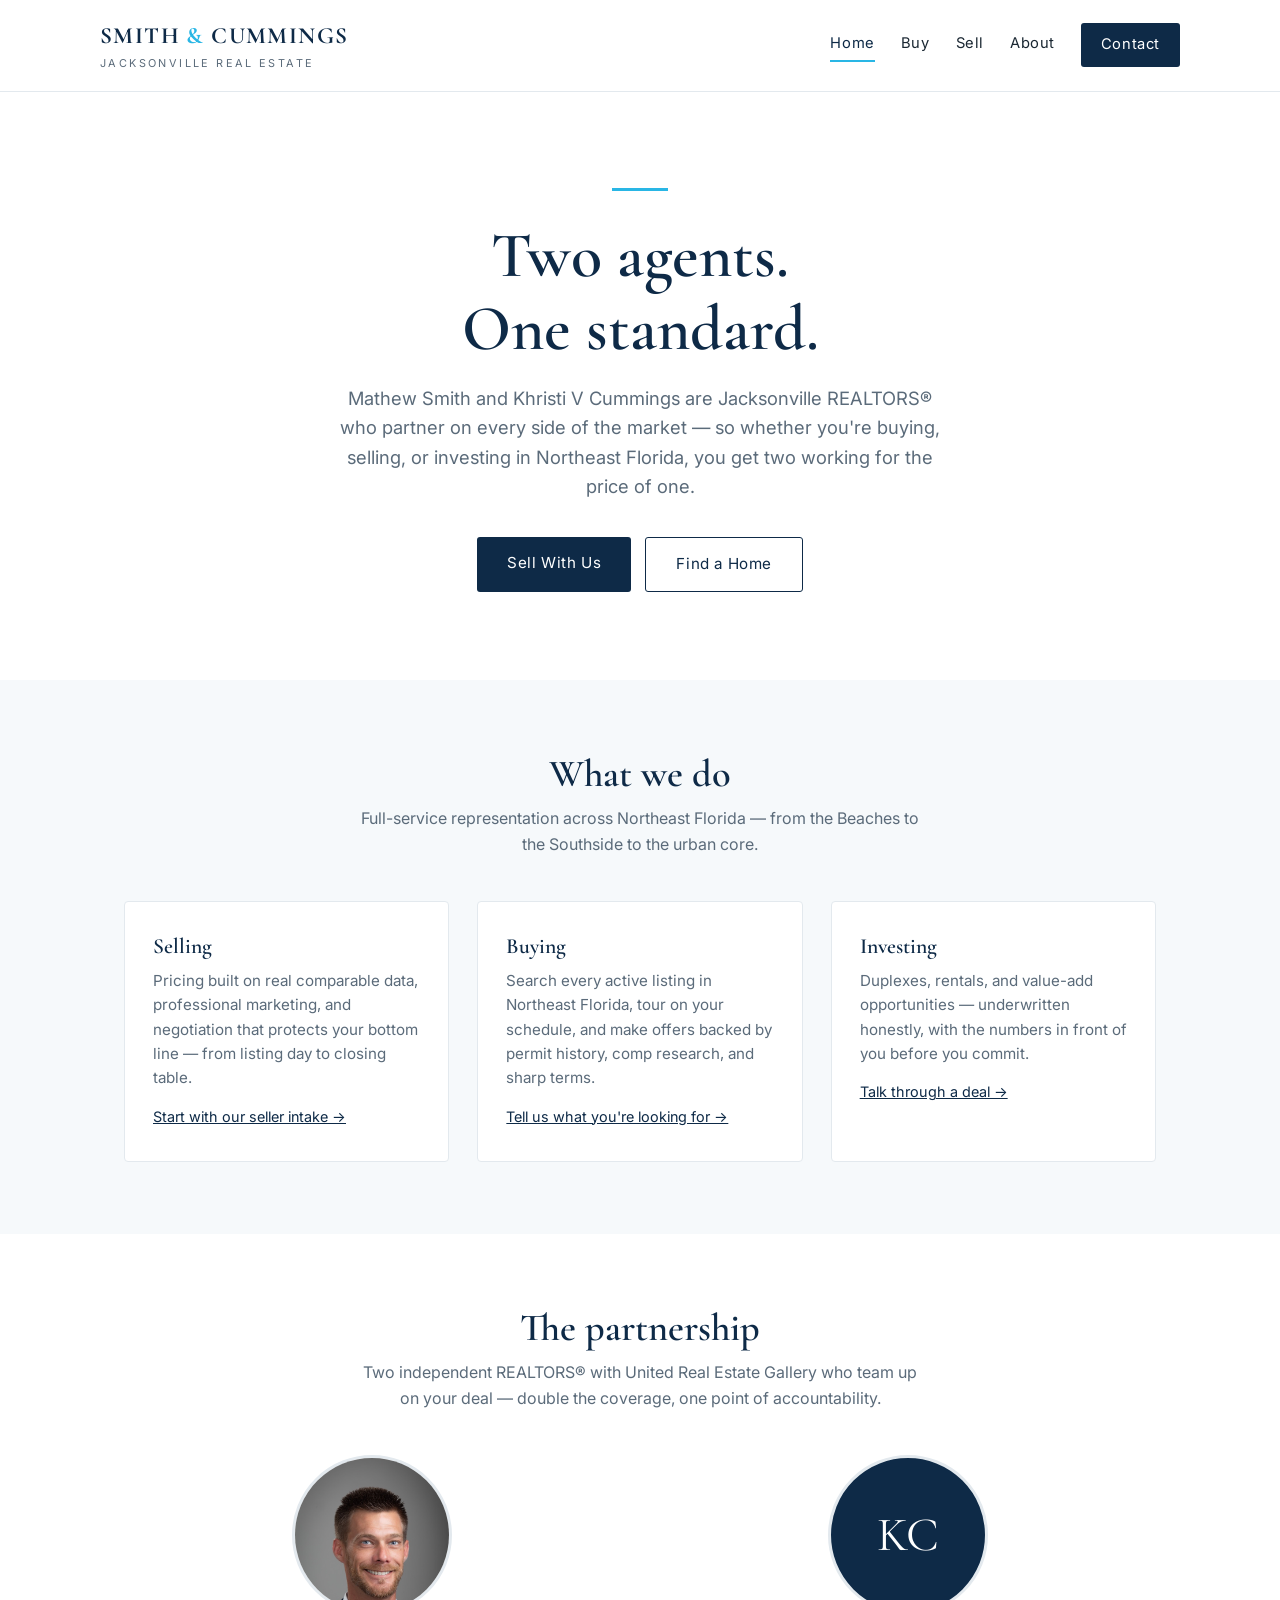
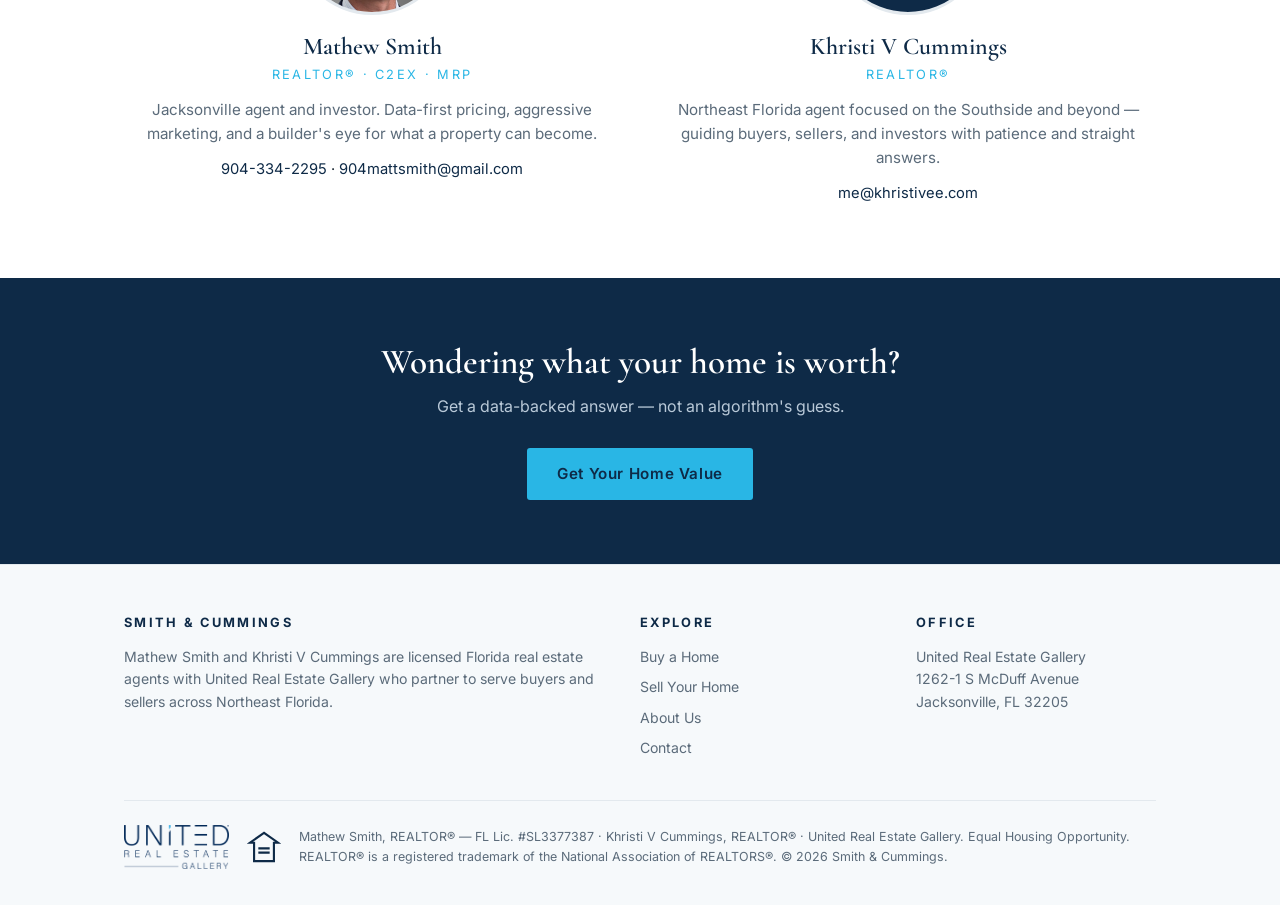
==== index.html @ 45a50d83 "Smith & Cummings site v1 — home, buyers, sellers, about, contact, forms Co-Authored-By: Claude Opus " ====
<!DOCTYPE html>
<html lang="en">
<head>
<meta charset="UTF-8">
<meta name="viewport" content="width=device-width, initial-scale=1.0">
<title>Smith &amp; Cummings — Jacksonville Real Estate | United Real Estate Gallery</title>
<meta name="description" content="Mathew Smith and Khristi V Cummings — two Jacksonville REALTORS® who partner to help you buy or sell across Northeast Florida. United Real Estate Gallery.">
<link rel="canonical" href="https://smithandcummings.com/">
<link rel="preconnect" href="https://fonts.googleapis.com">
<link rel="preconnect" href="https://fonts.gstatic.com" crossorigin>
<link href="https://fonts.googleapis.com/css2?family=Cormorant+Garamond:wght@600;700&family=Inter:wght@400;600&display=swap" rel="stylesheet">
<link rel="stylesheet" href="styles.css">
<script type="application/ld+json">
{
  "@context": "https://schema.org",
  "@graph": [
    {
      "@type": "RealEstateAgent",
      "name": "Mathew Smith, REALTOR®",
      "url": "https://smithandcummings.com/",
      "telephone": "+19043342295",
      "email": "904mattsmith@gmail.com",
      "worksFor": { "@type": "Organization", "name": "United Real Estate Gallery" },
      "address": { "@type": "PostalAddress", "streetAddress": "1262-1 S McDuff Avenue", "addressLocality": "Jacksonville", "addressRegion": "FL", "postalCode": "32205", "addressCountry": "US" },
      "areaServed": "Northeast Florida"
    },
    {
      "@type": "RealEstateAgent",
      "name": "Khristi V Cummings, REALTOR®",
      "url": "https://smithandcummings.com/",
      "email": "me@khristivee.com",
      "worksFor": { "@type": "Organization", "name": "United Real Estate Gallery" },
      "address": { "@type": "PostalAddress", "streetAddress": "1262-1 S McDuff Avenue", "addressLocality": "Jacksonville", "addressRegion": "FL", "postalCode": "32205", "addressCountry": "US" },
      "areaServed": "Northeast Florida"
    }
  ]
}
</script>
<!-- GA4 tag added at go-live -->
</head>
<body>

<header>
  <div class="wrap header-inner">
    <a class="brand" href="index.html">
      <div class="mark">SMITH <span>&amp;</span> CUMMINGS</div>
      <div class="sub">Jacksonville Real Estate</div>
    </a>
    <nav>
      <a href="index.html" class="active">Home</a>
      <a href="buyers.html">Buy</a>
      <a href="sellers.html">Sell</a>
      <a href="about.html">About</a>
      <a href="contact.html" class="cta">Contact</a>
    </nav>
  </div>
</header>

<section class="hero">
  <div class="wrap">
    <div class="rule"></div>
    <h1>Two agents.<br>One standard.</h1>
    <p class="lead">Mathew Smith and Khristi V Cummings are Jacksonville REALTORS® who partner on every side of the market — so whether you're buying, selling, or investing in Northeast Florida, you get two working for the price of one.</p>
    <div class="btn-row">
      <a class="btn primary" href="sellers.html">Sell With Us</a>
      <a class="btn ghost" href="buyers.html">Find a Home</a>
    </div>
  </div>
</section>

<section class="band soft">
  <div class="wrap">
    <div class="section-head">
      <h2>What we do</h2>
      <p>Full-service representation across Northeast Florida — from the Beaches to the Southside to the urban core.</p>
    </div>
    <div class="cols-3">
      <div class="card">
        <h3>Selling</h3>
        <p>Pricing built on real comparable data, professional marketing, and negotiation that protects your bottom line — from listing day to closing table.</p>
        <a class="more" href="sellers.html">Start with our seller intake →</a>
      </div>
      <div class="card">
        <h3>Buying</h3>
        <p>Search every active listing in Northeast Florida, tour on your schedule, and make offers backed by permit history, comp research, and sharp terms.</p>
        <a class="more" href="buyers.html">Tell us what you're looking for →</a>
      </div>
      <div class="card">
        <h3>Investing</h3>
        <p>Duplexes, rentals, and value-add opportunities — underwritten honestly, with the numbers in front of you before you commit.</p>
        <a class="more" href="contact.html">Talk through a deal →</a>
      </div>
    </div>
  </div>
</section>

<section class="band">
  <div class="wrap">
    <div class="section-head">
      <h2>The partnership</h2>
      <p>Two independent REALTORS® with United Real Estate Gallery who team up on your deal — double the coverage, one point of accountability.</p>
    </div>
    <div class="cols-2">
      <div class="agent-card">
        <img class="photo" src="assets/mathew.jpg" alt="Mathew Smith, REALTOR®">
        <h3>Mathew Smith</h3>
        <div class="role">REALTOR® · C2EX · MRP</div>
        <p>Jacksonville agent and investor. Data-first pricing, aggressive marketing, and a builder's eye for what a property can become.</p>
        <div class="contact">
          <a href="tel:9043342295">904-334-2295</a> · <a href="mailto:904mattsmith@gmail.com">904mattsmith@gmail.com</a>
        </div>
      </div>
      <div class="agent-card">
        <div class="initials">KC</div>
        <h3>Khristi V Cummings</h3>
        <div class="role">REALTOR®</div>
        <p>Northeast Florida agent focused on the Southside and beyond — guiding buyers, sellers, and investors with patience and straight answers.</p>
        <div class="contact">
          <a href="mailto:me@khristivee.com">me@khristivee.com</a>
        </div>
      </div>
    </div>
  </div>
</section>

<section class="cta-band">
  <div class="wrap">
    <h2>Wondering what your home is worth?</h2>
    <p>Get a data-backed answer — not an algorithm's guess.</p>
    <a class="btn primary" href="https://instahomeprices.com" target="_blank" rel="noopener">Get Your Home Value</a>
  </div>
</section>

<footer>
  <div class="wrap">
    <div class="footer-grid">
      <div>
        <h4>Smith &amp; Cummings</h4>
        <p>Mathew Smith and Khristi V Cummings are licensed Florida real estate agents with United Real Estate Gallery who partner to serve buyers and sellers across Northeast Florida.</p>
      </div>
      <div>
        <h4>Explore</h4>
        <ul>
          <li><a href="buyers.html">Buy a Home</a></li>
          <li><a href="sellers.html">Sell Your Home</a></li>
          <li><a href="about.html">About Us</a></li>
          <li><a href="contact.html">Contact</a></li>
        </ul>
      </div>
      <div>
        <h4>Office</h4>
        <p>United Real Estate Gallery<br>1262-1 S McDuff Avenue<br>Jacksonville, FL 32205</p>
      </div>
    </div>
    <div class="footer-legal">
      <img class="uerg" src="assets/uerg.png" alt="United Real Estate Gallery">
      <svg class="eho" width="34" height="34" viewBox="0 0 24 24" fill="none" aria-label="Equal Housing Opportunity"><path d="M12 2L2 9h3v13h14V9h3L12 2z" stroke="#0E2A47" stroke-width="1.5" fill="none"/><path d="M8 13h8M8 16h8" stroke="#0E2A47" stroke-width="1.5"/></svg>
      <p>Mathew Smith, REALTOR® — FL Lic. #SL3377387 · Khristi V Cummings, REALTOR® · United Real Estate Gallery. Equal Housing Opportunity. REALTOR® is a registered trademark of the National Association of REALTORS®. © 2026 Smith &amp; Cummings.</p>
    </div>
  </div>
</footer>

</body>
</html>
---- styles.css ----
/* Smith & Cummings — smithandcummings.com
   Brand: navy #0E2A47 · cyan #29B6E5 · white. Restraint: serif display, clean sans body. */

:root {
  --navy: #0E2A47;
  --cyan: #29B6E5;
  --ink: #1a2732;
  --muted: #5b6b7a;
  --line: #e3e9ee;
  --bg: #ffffff;
  --bg-soft: #f6f9fb;
}

* { margin: 0; padding: 0; box-sizing: border-box; }

body {
  font-family: 'Inter', -apple-system, BlinkMacSystemFont, 'Segoe UI', sans-serif;
  color: var(--ink);
  background: var(--bg);
  line-height: 1.6;
  -webkit-font-smoothing: antialiased;
}

h1, h2, h3, .serif {
  font-family: 'Cormorant Garamond', Georgia, serif;
  color: var(--navy);
  font-weight: 600;
  line-height: 1.15;
}

img { max-width: 100%; display: block; }
a { color: var(--navy); }

.wrap { max-width: 1080px; margin: 0 auto; padding: 0 24px; }

/* Header */
header {
  border-bottom: 1px solid var(--line);
  background: var(--bg);
  position: sticky; top: 0; z-index: 50;
}
.header-inner {
  display: flex; align-items: center; justify-content: space-between;
  padding: 18px 0;
}
.brand { text-decoration: none; }
.brand .mark {
  font-family: 'Cormorant Garamond', Georgia, serif;
  font-size: 1.45rem; letter-spacing: 0.06em; color: var(--navy);
  font-weight: 700;
}
.brand .mark span { color: var(--cyan); }
.brand .sub {
  font-size: 0.68rem; letter-spacing: 0.22em; text-transform: uppercase;
  color: var(--muted);
}
nav { display: flex; gap: 26px; align-items: center; }
nav a {
  text-decoration: none; color: var(--ink); font-size: 0.92rem;
  letter-spacing: 0.04em; padding: 4px 0;
  border-bottom: 2px solid transparent;
}
nav a:hover, nav a.active { color: var(--navy); border-bottom-color: var(--cyan); }
nav a.cta {
  background: var(--navy); color: #fff; padding: 10px 20px; border-radius: 3px;
  border-bottom: none;
}
nav a.cta:hover { background: #16395c; }

/* Hero */
.hero { padding: 96px 0 88px; text-align: center; }
.hero .rule {
  width: 56px; height: 3px; background: var(--cyan); margin: 0 auto 28px;
}
.hero h1 { font-size: clamp(2.4rem, 6vw, 4rem); margin-bottom: 18px; }
.hero p.lead {
  font-size: 1.15rem; color: var(--muted); max-width: 620px; margin: 0 auto 36px;
}
.btn-row { display: flex; gap: 14px; justify-content: center; flex-wrap: wrap; }
.btn {
  display: inline-block; text-decoration: none; font-size: 0.95rem;
  padding: 14px 30px; border-radius: 3px; letter-spacing: 0.04em;
}
.btn.primary { background: var(--navy); color: #fff; }
.btn.primary:hover { background: #16395c; }
.btn.ghost { border: 1px solid var(--navy); color: var(--navy); }
.btn.ghost:hover { background: var(--bg-soft); }

/* Sections */
section.band { padding: 72px 0; }
section.band.soft { background: var(--bg-soft); }
.section-head { text-align: center; margin-bottom: 44px; }
.section-head h2 { font-size: clamp(1.7rem, 4vw, 2.4rem); margin-bottom: 10px; }
.section-head p { color: var(--muted); max-width: 560px; margin: 0 auto; }

.cols-3 { display: grid; grid-template-columns: repeat(3, 1fr); gap: 28px; }
.cols-2 { display: grid; grid-template-columns: repeat(2, 1fr); gap: 40px; }
@media (max-width: 800px) { .cols-3, .cols-2 { grid-template-columns: 1fr; } }

.card {
  background: #fff; border: 1px solid var(--line); border-radius: 4px;
  padding: 32px 28px;
}
.card h3 { font-size: 1.35rem; margin-bottom: 10px; }
.card p { color: var(--muted); font-size: 0.95rem; }
.card .more { display: inline-block; margin-top: 14px; color: var(--navy); font-size: 0.9rem; }

/* Agent cards */
.agent-card { text-align: center; }
.agent-card .photo {
  width: 160px; height: 160px; border-radius: 50%; object-fit: cover;
  object-position: top; margin: 0 auto 18px; border: 3px solid var(--line);
}
.agent-card .initials {
  width: 160px; height: 160px; border-radius: 50%; margin: 0 auto 18px;
  background: var(--navy); color: #fff; display: flex; align-items: center;
  justify-content: center; font-family: 'Cormorant Garamond', Georgia, serif;
  font-size: 3rem; border: 3px solid var(--line);
}
.agent-card h3 { font-size: 1.5rem; }
.agent-card .role { color: var(--cyan); font-size: 0.8rem; letter-spacing: 0.18em; text-transform: uppercase; margin: 4px 0 12px; }
.agent-card p { color: var(--muted); font-size: 0.95rem; }
.agent-card .contact { margin-top: 12px; font-size: 0.92rem; }
.agent-card .contact a { text-decoration: none; }

/* Forms */
form.intake { max-width: 640px; margin: 0 auto; }
.field { margin-bottom: 20px; }
.field label {
  display: block; font-size: 0.85rem; letter-spacing: 0.05em;
  color: var(--navy); margin-bottom: 6px; font-weight: 600;
}
.field input, .field select, .field textarea {
  width: 100%; padding: 12px 14px; border: 1px solid var(--line);
  border-radius: 3px; font-size: 1rem; font-family: inherit; background: #fff;
  color: var(--ink);
}
.field input:focus, .field select:focus, .field textarea:focus {
  outline: none; border-color: var(--cyan);
}
.field textarea { min-height: 110px; resize: vertical; }
.field-row { display: grid; grid-template-columns: 1fr 1fr; gap: 16px; }
@media (max-width: 600px) { .field-row { grid-template-columns: 1fr; } }
form.intake button {
  background: var(--navy); color: #fff; border: none; padding: 15px 36px;
  font-size: 1rem; border-radius: 3px; cursor: pointer; letter-spacing: 0.04em;
  font-family: inherit;
}
form.intake button:hover { background: #16395c; }
.form-note { font-size: 0.82rem; color: var(--muted); margin-top: 14px; text-align: center; }

/* Steps */
.steps { counter-reset: step; max-width: 720px; margin: 0 auto; }
.step {
  display: flex; gap: 20px; padding: 22px 0; border-bottom: 1px solid var(--line);
}
.step:last-child { border-bottom: none; }
.step .num {
  counter-increment: step; flex-shrink: 0; width: 44px; height: 44px;
  border: 1px solid var(--cyan); border-radius: 50%; color: var(--navy);
  display: flex; align-items: center; justify-content: center;
  font-family: 'Cormorant Garamond', Georgia, serif; font-size: 1.3rem; font-weight: 700;
}
.step .num::before { content: counter(step); }
.step h3 { font-size: 1.2rem; margin-bottom: 4px; }
.step p { color: var(--muted); font-size: 0.95rem; }

/* CTA band */
.cta-band { background: var(--navy); color: #fff; text-align: center; padding: 64px 0; }
.cta-band h2 { color: #fff; font-size: clamp(1.6rem, 4vw, 2.2rem); margin-bottom: 12px; }
.cta-band p { color: #b9c9d8; margin-bottom: 28px; }
.cta-band .btn.primary { background: var(--cyan); color: var(--navy); font-weight: 600; }
.cta-band .btn.primary:hover { background: #4cc4ea; }

/* Footer */
footer { background: var(--bg-soft); border-top: 1px solid var(--line); padding: 48px 0 36px; }
.footer-grid { display: grid; grid-template-columns: 2fr 1fr 1fr; gap: 36px; margin-bottom: 32px; }
@media (max-width: 800px) { .footer-grid { grid-template-columns: 1fr; } }
footer h4 { font-size: 0.8rem; letter-spacing: 0.18em; text-transform: uppercase; color: var(--navy); margin-bottom: 12px; }
footer p, footer li { font-size: 0.88rem; color: var(--muted); }
footer ul { list-style: none; }
footer li { margin-bottom: 8px; }
footer a { color: var(--muted); text-decoration: none; }
footer a:hover { color: var(--navy); }
.footer-legal {
  border-top: 1px solid var(--line); padding-top: 24px;
  display: flex; align-items: center; gap: 18px; flex-wrap: wrap;
}
.footer-legal img.uerg { height: 44px; width: auto; }
.footer-legal .eho { flex-shrink: 0; }
.footer-legal p { font-size: 0.78rem; color: var(--muted); flex: 1; min-width: 260px; }

/* Page hero (interior pages) */
.page-hero { background: var(--bg-soft); padding: 64px 0 52px; text-align: center; border-bottom: 1px solid var(--line); }
.page-hero h1 { font-size: clamp(2rem, 5vw, 3rem); margin-bottom: 12px; }
.page-hero p { color: var(--muted); max-width: 560px; margin: 0 auto; }

@media (max-width: 700px) {
  nav { gap: 16px; }
  nav a:not(.cta):not(.active) { display: none; }
  .hero { padding: 64px 0 56px; }
}
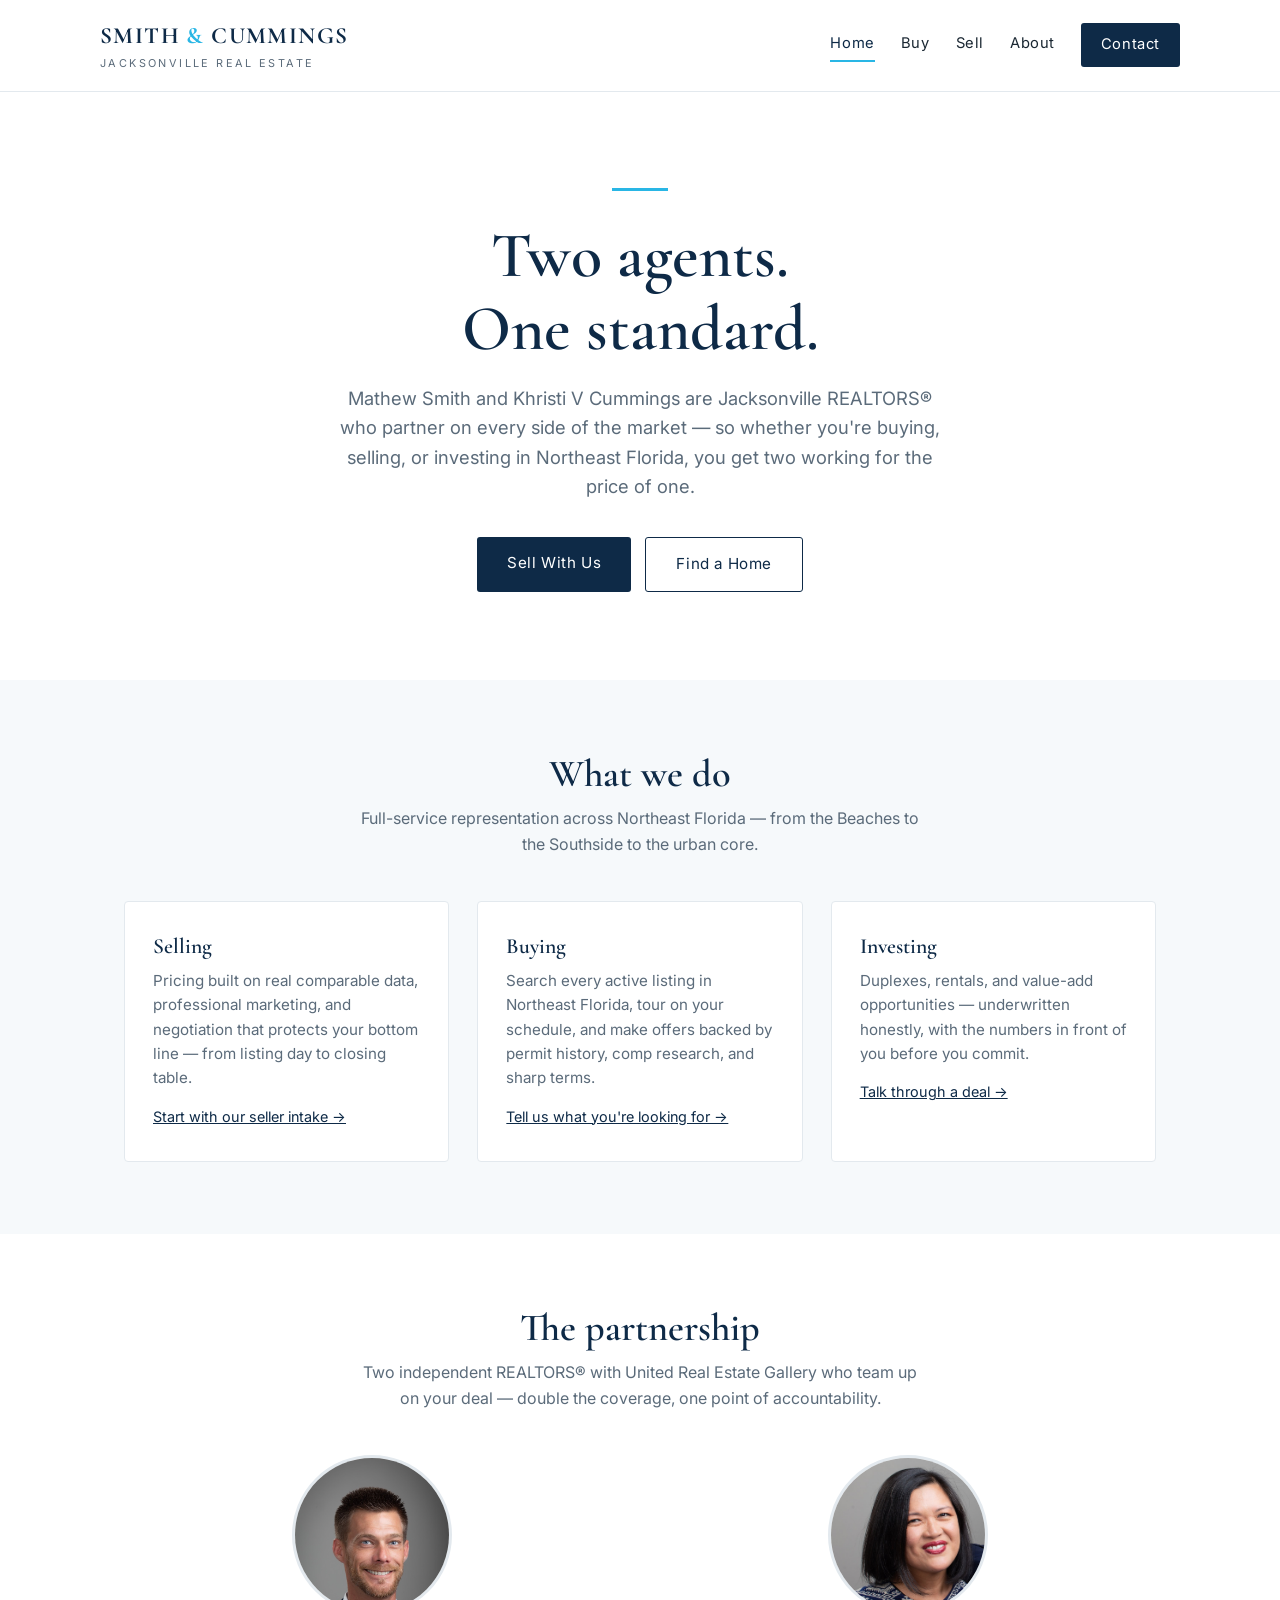
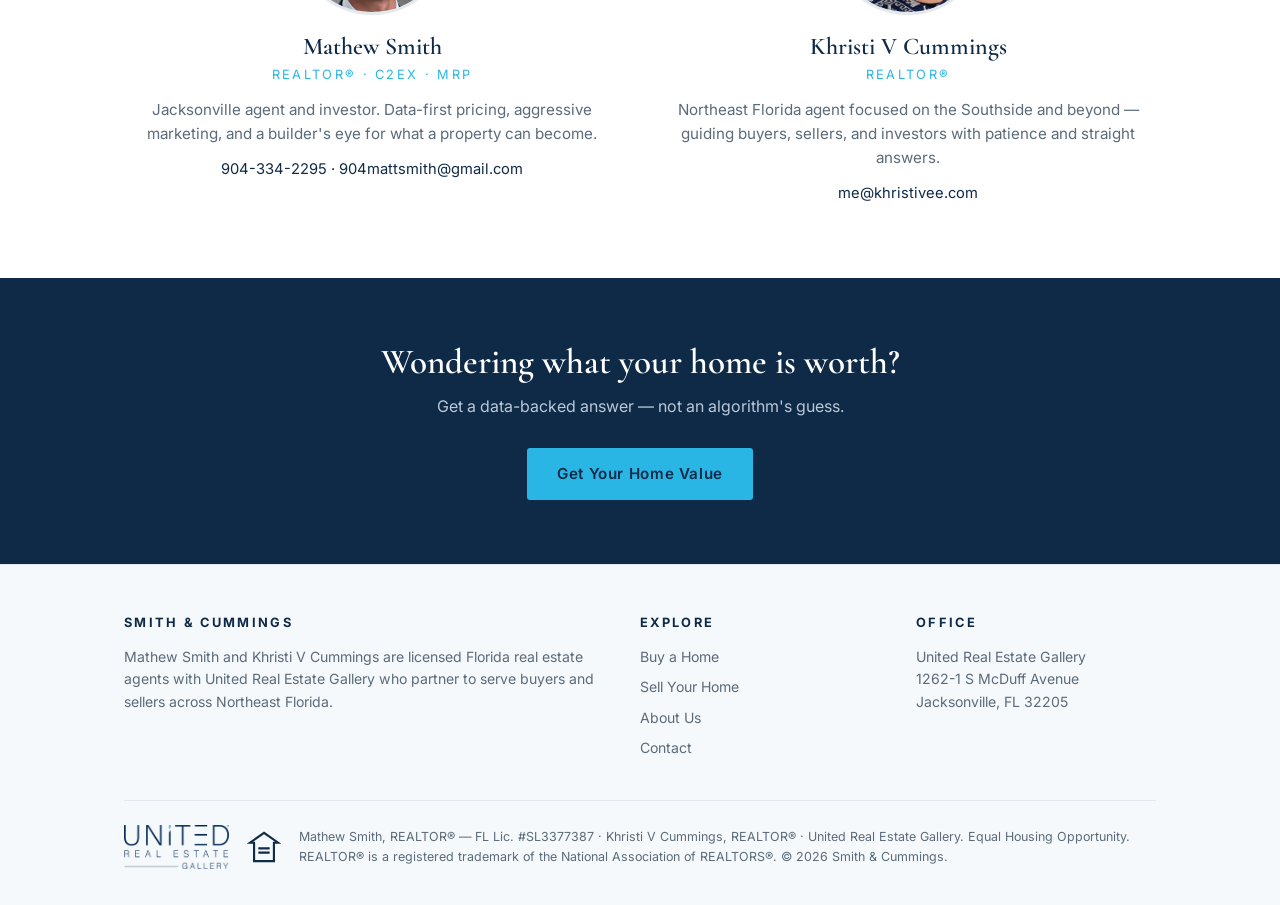
==== commit 21280c2d: "Add Khristi's headshot, drop KC-initials placeholder Co-Authored-By: Claude Sonnet 5 <noreply@anthro" ====
--- a/index.html
+++ b/index.html
@@ -111,7 +111,7 @@
         </div>
       </div>
       <div class="agent-card">
-        <div class="initials">KC</div>
+        <img class="photo" src="assets/khristi.jpg" alt="Khristi V Cummings, REALTOR®">
         <h3>Khristi V Cummings</h3>
         <div class="role">REALTOR®</div>
         <p>Northeast Florida agent focused on the Southside and beyond — guiding buyers, sellers, and investors with patience and straight answers.</p>
--- a/styles.css
+++ b/styles.css
@@ -111,12 +111,6 @@
   width: 160px; height: 160px; border-radius: 50%; object-fit: cover;
   object-position: top; margin: 0 auto 18px; border: 3px solid var(--line);
 }
-.agent-card .initials {
-  width: 160px; height: 160px; border-radius: 50%; margin: 0 auto 18px;
-  background: var(--navy); color: #fff; display: flex; align-items: center;
-  justify-content: center; font-family: 'Cormorant Garamond', Georgia, serif;
-  font-size: 3rem; border: 3px solid var(--line);
-}
 .agent-card h3 { font-size: 1.5rem; }
 .agent-card .role { color: var(--cyan); font-size: 0.8rem; letter-spacing: 0.18em; text-transform: uppercase; margin: 4px 0 12px; }
 .agent-card p { color: var(--muted); font-size: 0.95rem; }
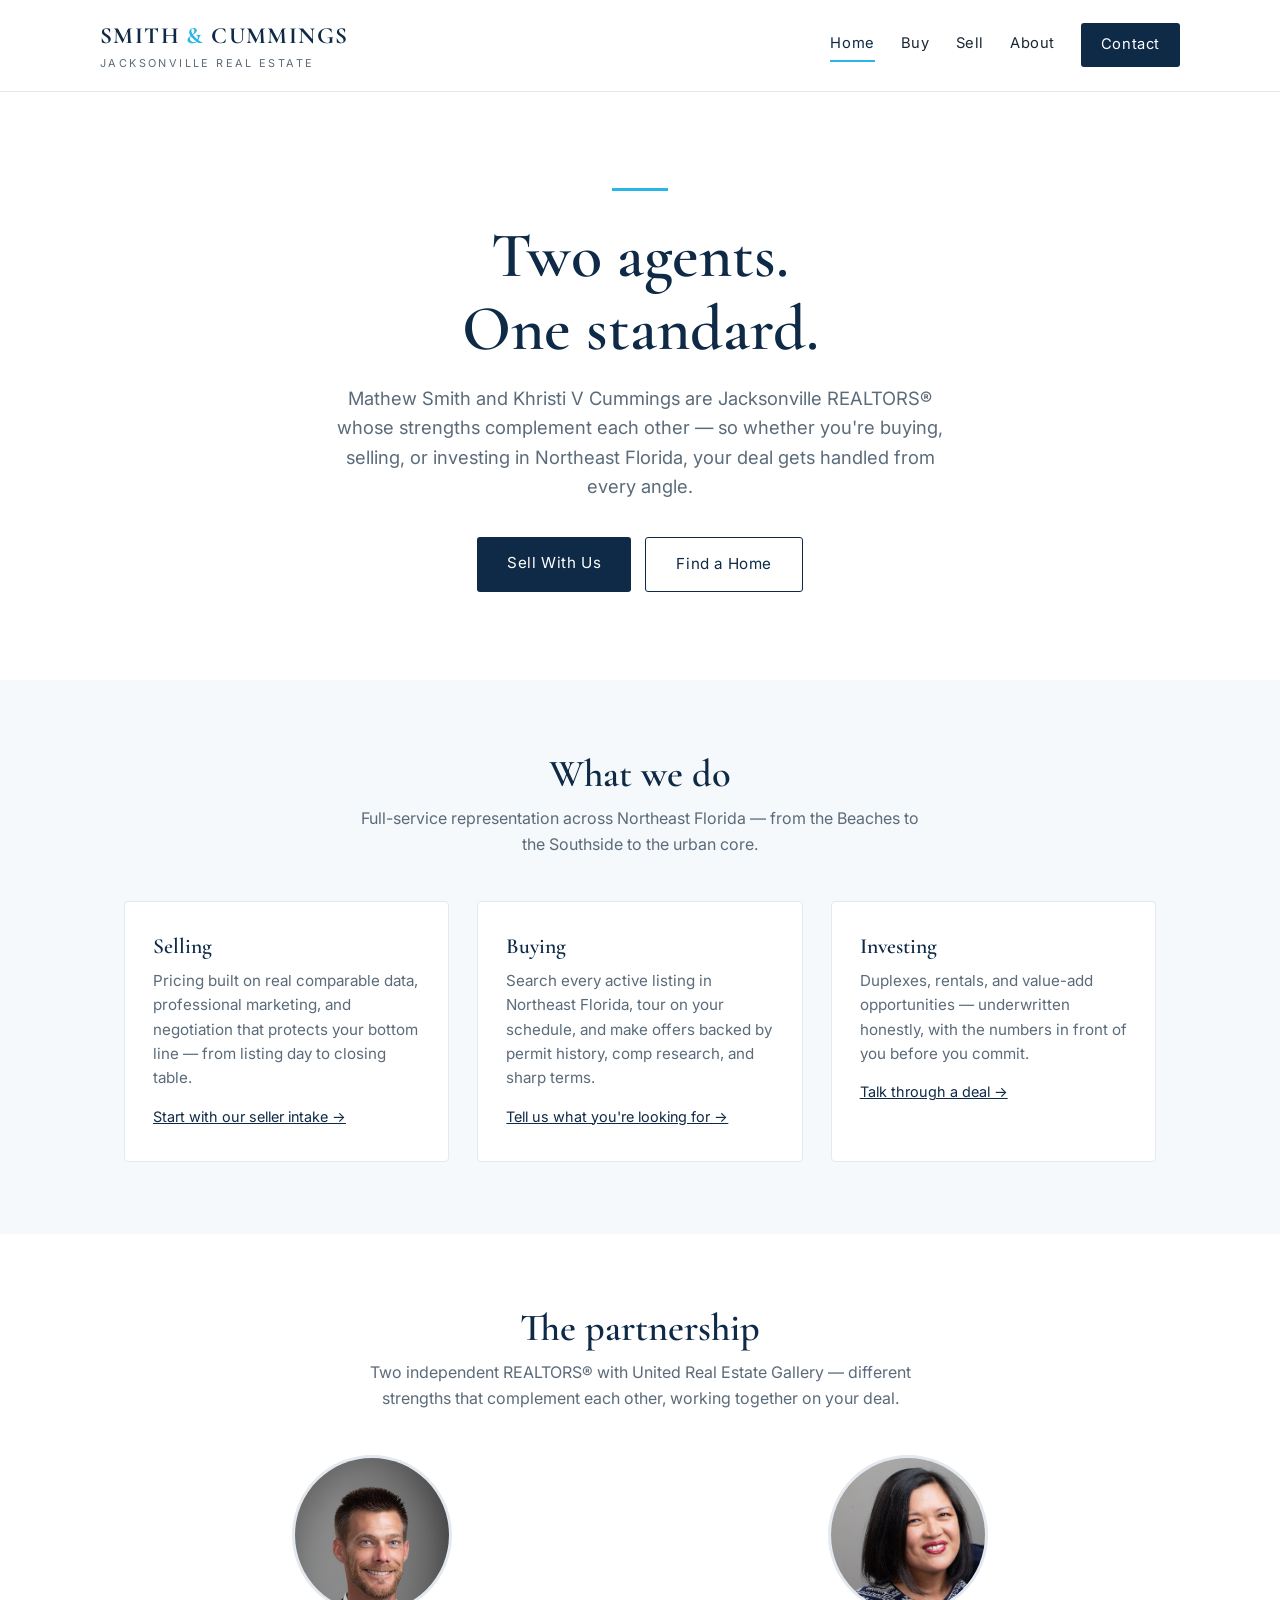
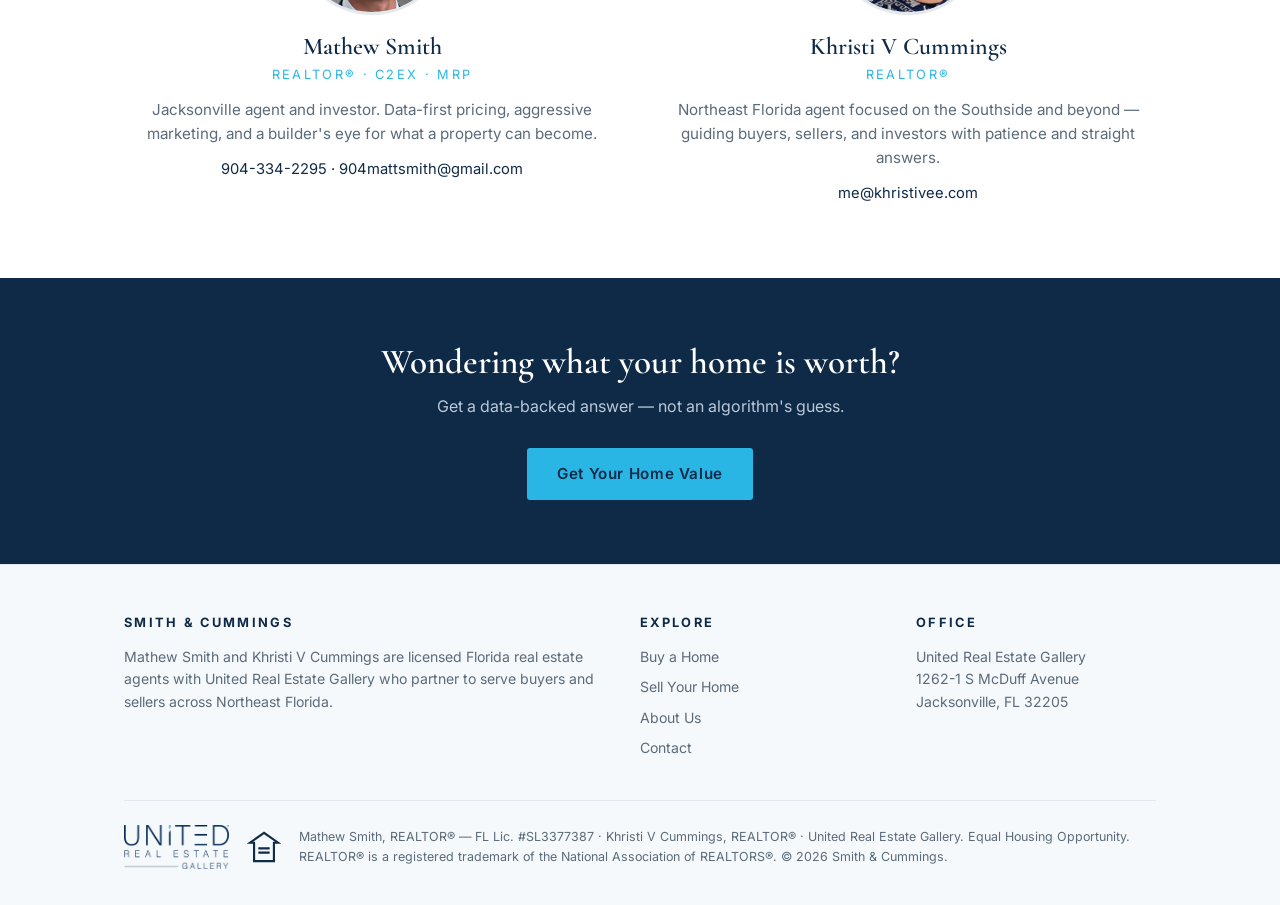
==== commit d310b196: "Reframe partnership copy: complementary strengths, not team/coverage language Co-Authored-By: Claude" ====
--- a/index.html
+++ b/index.html
@@ -60,7 +60,7 @@
   <div class="wrap">
     <div class="rule"></div>
     <h1>Two agents.<br>One standard.</h1>
-    <p class="lead">Mathew Smith and Khristi V Cummings are Jacksonville REALTORS® who partner on every side of the market — so whether you're buying, selling, or investing in Northeast Florida, you get two working for the price of one.</p>
+    <p class="lead">Mathew Smith and Khristi V Cummings are Jacksonville REALTORS® whose strengths complement each other — so whether you're buying, selling, or investing in Northeast Florida, your deal gets handled from every angle.</p>
     <div class="btn-row">
       <a class="btn primary" href="sellers.html">Sell With Us</a>
       <a class="btn ghost" href="buyers.html">Find a Home</a>
@@ -98,7 +98,7 @@
   <div class="wrap">
     <div class="section-head">
       <h2>The partnership</h2>
-      <p>Two independent REALTORS® with United Real Estate Gallery who team up on your deal — double the coverage, one point of accountability.</p>
+      <p>Two independent REALTORS® with United Real Estate Gallery — different strengths that complement each other, working together on your deal.</p>
     </div>
     <div class="cols-2">
       <div class="agent-card">
